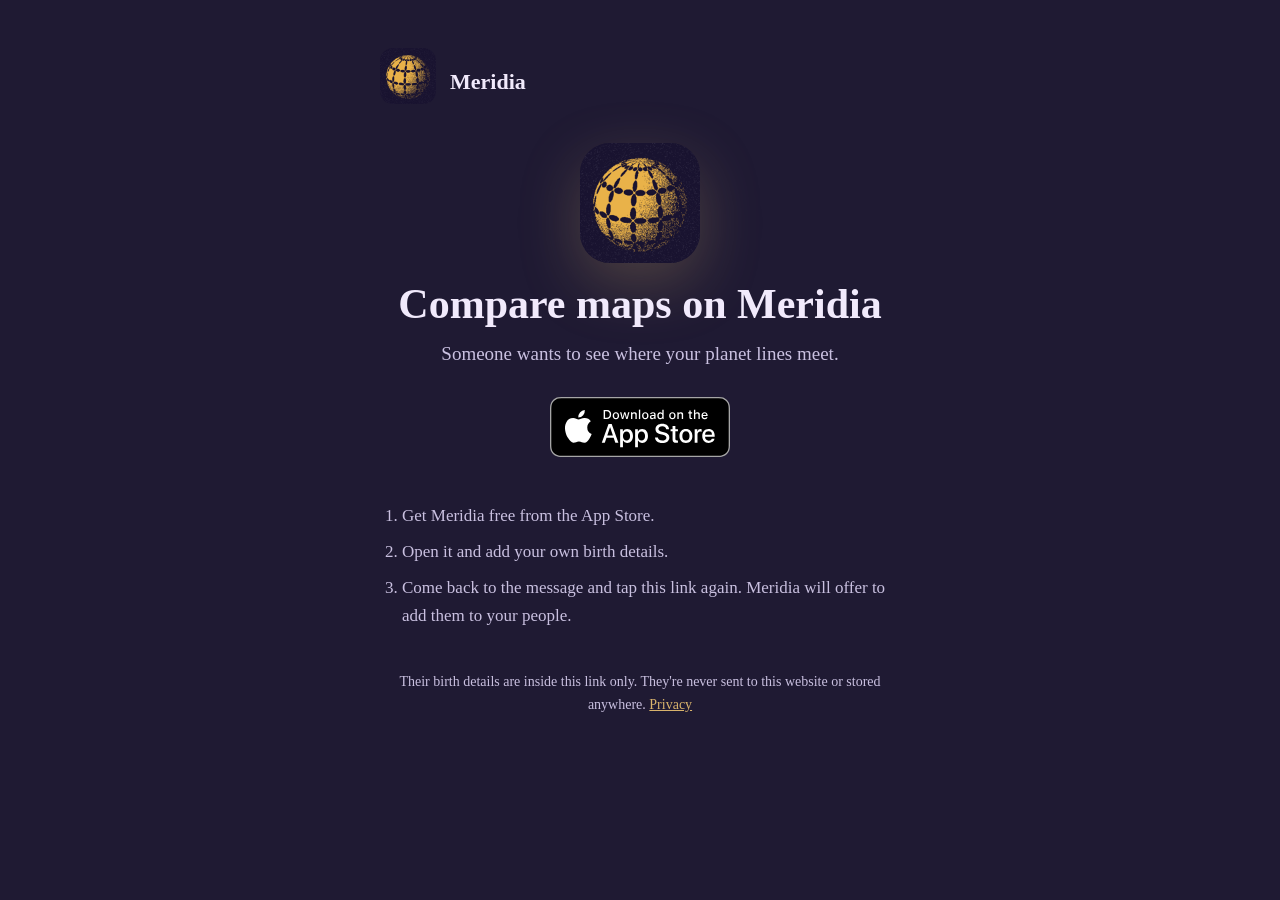
==== add.html @ 7705d1e2 "Friend links: /add page, Universal Link file, privacy note on sharing Co-Authored-By: Claude Opus 5." ====
<!doctype html>
<html lang="en">
<head>
<meta charset="utf-8">
<meta name="viewport" content="width=device-width, initial-scale=1">
<title>Compare maps on Meridia</title>
<meta name="robots" content="noindex">
<meta name="apple-itunes-app" content="app-id=6824362339">
<link rel="icon" href="/icon.png">
<link rel="apple-touch-icon" href="/icon.png">
<meta property="og:site_name" content="Meridia">
<meta property="og:type" content="website">
<meta property="og:title" content="Compare maps with me on Meridia">
<meta property="og:description" content="See where our planet lines meet on a 3D globe.">
<meta property="og:image" content="https://getmeridia.app/share.png">
<meta property="og:image:width" content="1200">
<meta property="og:image:height" content="630">
<meta name="twitter:card" content="summary_large_image">
<meta name="twitter:image" content="https://getmeridia.app/share.png">
<link rel="stylesheet" href="/style.css">
<style>
  main { text-align: center; max-width: 560px; }
  .orb { width: 120px; height: 120px; border-radius: 30px; margin: 24px auto 8px; display: block; box-shadow: 0 20px 60px rgba(217,179,108,0.25); }
  h1 { font-size: clamp(30px, 7vw, 42px); margin: 16px 0 8px; }
  .lede { font-size: 19px; margin: 0 auto 28px; }
  .badge img { height: 60px; width: auto; display: inline-block; }
  ol { text-align: left; display: inline-block; margin: 28px auto 0; padding-left: 22px; font-size: 17px; }
  ol li { margin: 8px 0; }
  .small { margin-top: 32px; }
</style>
</head>
<body>
<main>
<header><a href="/"><img src="/icon.png" alt=""></a><a href="/">Meridia</a></header>
<img class="orb" src="/icon.png" alt="">
<h1 id="title">Compare maps on Meridia</h1>
<p class="lede" id="lede">Someone wants to see where your planet lines meet.</p>
<a class="badge" href="https://apps.apple.com/us/app/meridia-astro-map/id6824362339"><img src="/app-store-badge.svg" alt="Download on the App Store" width="180" height="60"></a>
<ol>
  <li>Get Meridia free from the App Store.</li>
  <li>Open it and add your own birth details.</li>
  <li>Come back to the message and tap this link again. Meridia will offer to add <span id="who">them</span> to your people.</li>
</ol>
<p class="small">Their birth details are inside this link only. They're never sent to this website or stored anywhere. <a href="/privacy">Privacy</a></p>
</main>
<script>
// Read just the name from the link, here in the browser, to say who sent it.
(function () {
  try {
    var code = location.hash.slice(1).replace(/-/g, '+').replace(/_/g, '/');
    if (!code) return;
    while (code.length % 4) code += '=';
    var bytes = Uint8Array.from(atob(code), function (c) { return c.charCodeAt(0); });
    var data = JSON.parse(new TextDecoder().decode(bytes));
    var name = String(data.name || '').trim().slice(0, 60);
    if (!name) return;
    var first = name.split(/\s+/)[0];
    document.getElementById('title').textContent = first + ' wants to compare maps with you';
    document.getElementById('lede').textContent = 'See where your planet lines meet on a living 3D globe.';
    document.getElementById('who').textContent = first;
    document.title = first + ' wants to compare maps on Meridia';
  } catch (e) { /* An unreadable link keeps the general wording. */ }
})();
</script>
</body>
</html>
---- style.css ----
:root { --bg: #1f1a33; --raised: #2a2443; --text: #f1eafc; --muted: #c9c0e0; --gold: #d9b36c; }
* { box-sizing: border-box; }
body { margin: 0; background: var(--bg); color: var(--text); font: 17px/1.65 "Iowan Old Style", Georgia, serif; }
main { max-width: 680px; margin: 0 auto; padding: 48px 20px 80px; }
header { display: flex; align-items: center; gap: 14px; margin-bottom: 28px; }
header img { width: 56px; height: 56px; border-radius: 13px; }
header a { color: var(--text); text-decoration: none; font-size: 22px; font-weight: 600; }
h1 { font-size: 34px; line-height: 1.2; margin: 0 0 6px; }
h2 { font-size: 21px; color: var(--gold); margin: 36px 0 8px; }
p, li { color: var(--muted); }
strong { color: var(--text); }
a { color: var(--gold); }
.card { background: var(--raised); border-radius: 18px; padding: 18px 22px; margin: 18px 0; }
.small { font-size: 14px; }
nav { margin-top: 48px; font-size: 15px; }
nav a { margin-right: 18px; }
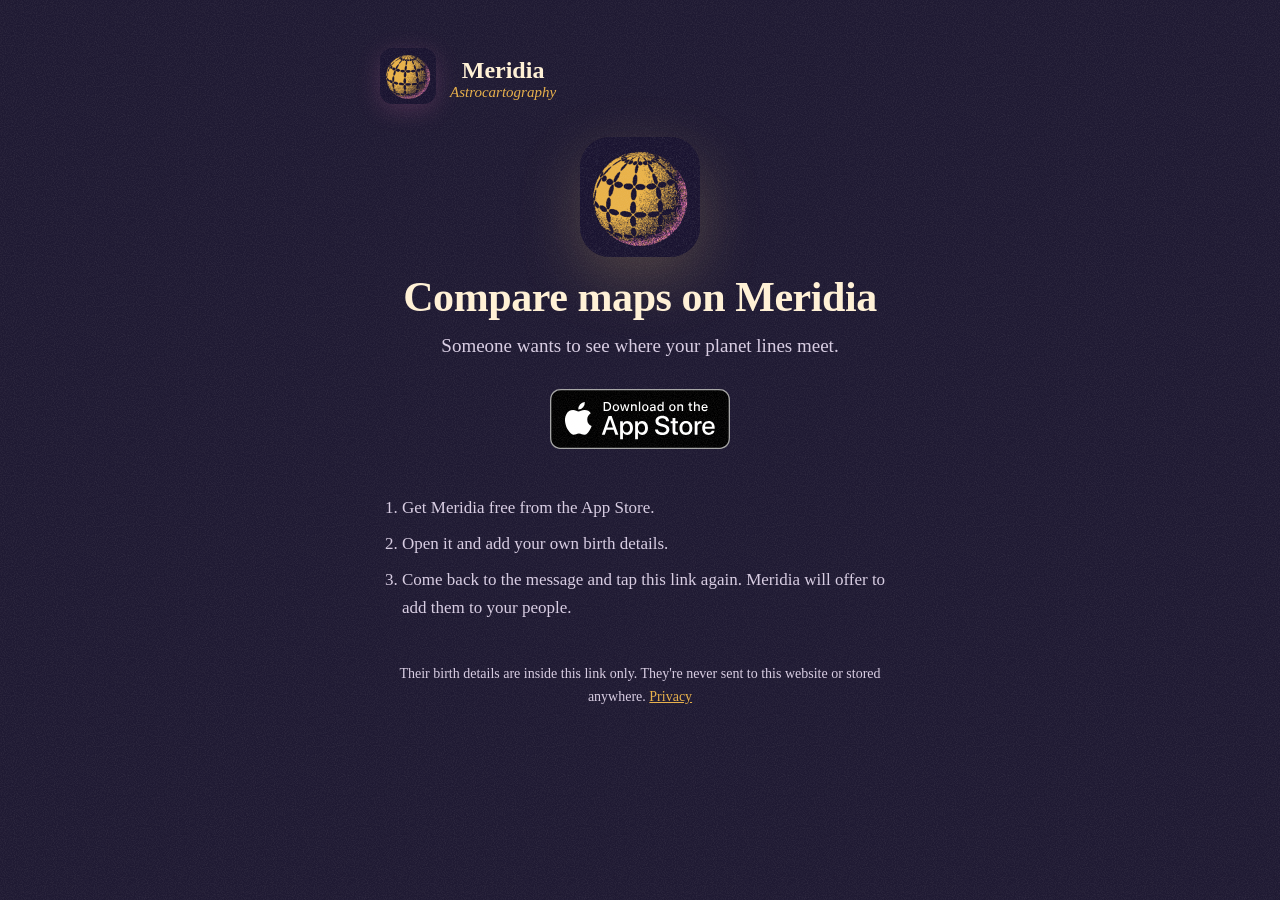
==== commit 29d06df9: "Meridia 1.1: night print look (New York serif, icon-style globe with pink edge, grain), story card s" ====
--- a/add.html
+++ b/add.html
@@ -31,11 +31,11 @@
 </head>
 <body>
 <main>
-<header><a href="/"><img src="/icon.png" alt=""></a><a href="/">Meridia</a></header>
+<header><a href="/"><img src="/icon.png" alt=""></a><a href="/">Meridia<em>Astrocartography</em></a></header>
 <img class="orb" src="/icon.png" alt="">
 <h1 id="title">Compare maps on Meridia</h1>
 <p class="lede" id="lede">Someone wants to see where your planet lines meet.</p>
-<a class="badge" href="https://apps.apple.com/us/app/meridia-astro-map/id6824362339"><img src="/app-store-badge.svg" alt="Download on the App Store" width="180" height="60"></a>
+<a class="badge" href="https://apps.apple.com/us/app/meridia-astro-map/id6824362339?pt=128672122&amp;ct=friend_link&amp;mt=8"><img src="/app-store-badge.svg" alt="Download on the App Store" width="180" height="60"></a>
 <ol>
   <li>Get Meridia free from the App Store.</li>
   <li>Open it and add your own birth details.</li>
--- a/style.css
+++ b/style.css
@@ -1,16 +1,29 @@
-:root { --bg: #1f1a33; --raised: #2a2443; --text: #f1eafc; --muted: #c9c0e0; --gold: #d9b36c; }
+/* Night print: navy velvet, stippled gold, pink and lilac lines, cream New York serif.
+   Matches the app icon and the App Store header art. */
+:root {
+  --bg: #1f1a33; --raised: #29223f; --text: #fff1d6; --muted: #d8cde3; --gold: #e8b04a;
+  --pink: #ff7ec4; --lilac: #c9a7ff;
+  --serif: ui-serif, "New York", "Iowan Old Style", Georgia, serif;
+}
 * { box-sizing: border-box; }
-body { margin: 0; background: var(--bg); color: var(--text); font: 17px/1.65 "Iowan Old Style", Georgia, serif; }
-main { max-width: 680px; margin: 0 auto; padding: 48px 20px 80px; }
+html, body { overflow-x: clip; }
+body { margin: 0; background: var(--bg); color: var(--text); font: 17px/1.65 var(--serif); }
+/* Print grain over everything, like the icon and header. */
+body::before { content: ""; position: fixed; inset: 0; pointer-events: none; z-index: 10; opacity: 0.09;
+  background-image: url("data:image/svg+xml;utf8,<svg xmlns='http://www.w3.org/2000/svg' width='220' height='220'><filter id='n'><feTurbulence type='fractalNoise' baseFrequency='0.9' numOctaves='2' stitchTiles='stitch'/><feColorMatrix values='0 0 0 0 1  0 0 0 0 0.95  0 0 0 0 0.85  0 0 0 1.6 -0.6'/></filter><rect width='100%' height='100%' filter='url(%23n)'/></svg>"); }
+main { max-width: 680px; margin: 0 auto; padding: 48px 20px 80px; position: relative; }
 header { display: flex; align-items: center; gap: 14px; margin-bottom: 28px; }
-header img { width: 56px; height: 56px; border-radius: 13px; }
-header a { color: var(--text); text-decoration: none; font-size: 22px; font-weight: 600; }
-h1 { font-size: 34px; line-height: 1.2; margin: 0 0 6px; }
-h2 { font-size: 21px; color: var(--gold); margin: 36px 0 8px; }
+header img { width: 56px; height: 56px; border-radius: 13px; box-shadow: 0 6px 24px rgba(255,126,196,0.18); }
+header a { color: var(--text); text-decoration: none; font-size: 24px; font-weight: 600; line-height: 1.1; }
+header a em { display: block; color: var(--gold); font-size: 15px; font-weight: 500; }
+h1, h2, h3 { font-family: var(--serif); color: var(--text); font-weight: 600; letter-spacing: -0.01em; }
+h1 { font-size: 36px; line-height: 1.15; margin: 0 0 6px; }
+h2 { font-size: 26px; margin: 44px 0 8px; }
+h1 em, h2 em { color: var(--gold); font-weight: 500; }
 p, li { color: var(--muted); }
 strong { color: var(--text); }
 a { color: var(--gold); }
-.card { background: var(--raised); border-radius: 18px; padding: 18px 22px; margin: 18px 0; }
+.card { background: var(--raised); border: 1px solid rgba(232,176,74,0.14); border-radius: 18px; padding: 18px 22px; margin: 18px 0; }
 .small { font-size: 14px; }
 nav { margin-top: 48px; font-size: 15px; }
 nav a { margin-right: 18px; }
